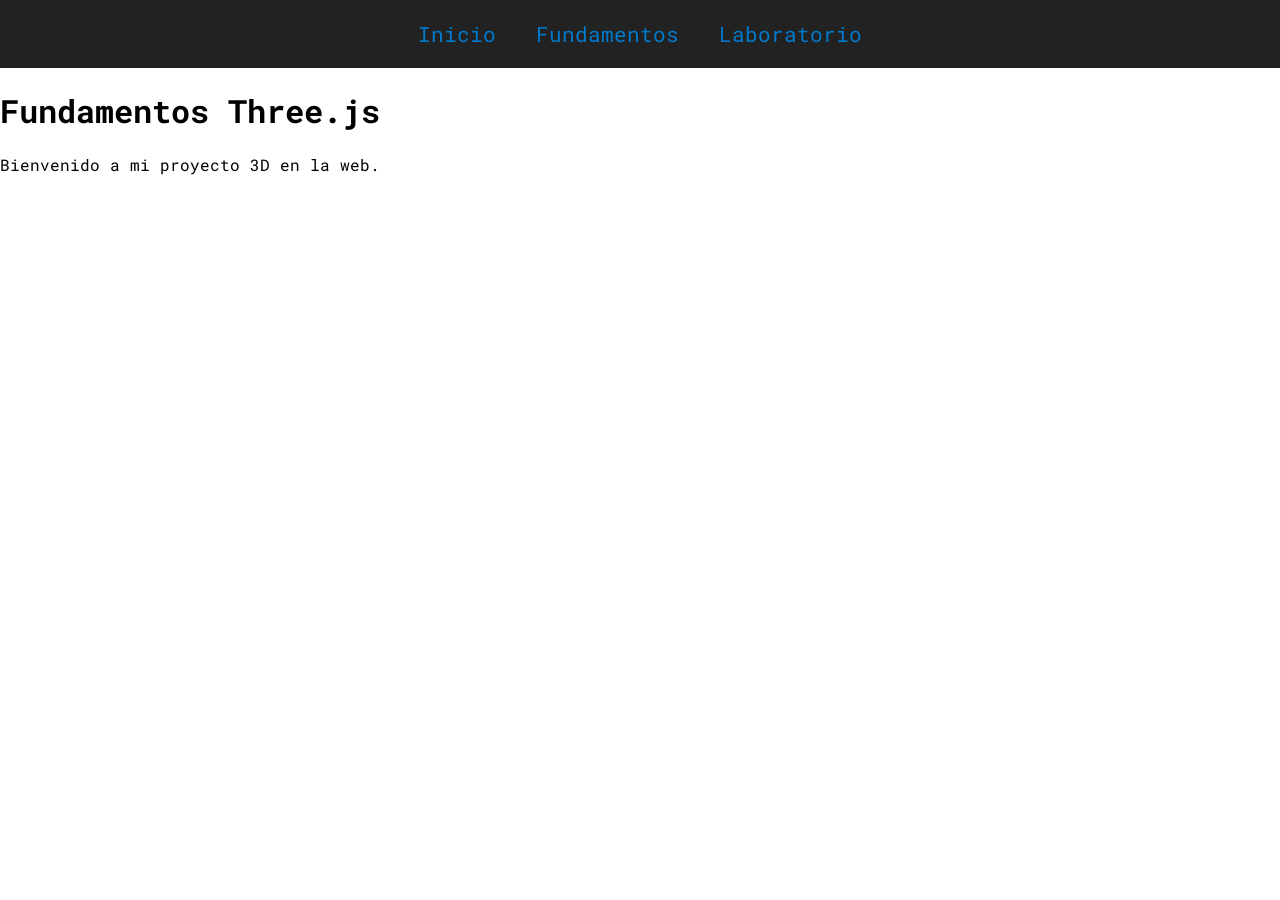
==== fundamentos.html @ e806aaf9 "New Pages" ====
<!DOCTYPE html>
<html lang="es">
<head>
  <meta charset="UTF-8">
  <title>Fundamentos Three.js</title>

  <!-- Fuente Roboto Mono -->
  <link href="https://fonts.googleapis.com/css2?family=Roboto+Mono&display=swap" rel="stylesheet">

  <style>
    body {
      margin: 0;
      font-family: 'Roboto Mono', monospace;
    }

    header {
      background-color: #222;
      padding: 20px 0;
    }

    nav {
      display: flex;
      justify-content: center;
      gap: 40px;
    }

    nav a {
      text-decoration: none;
      color: #007acc; /* Azul estilo Visual Studio */
      font-size: 21px;
      transition: color 0.3s;
    }

    nav a:hover {
      color: #4fc3f7;
    }
  </style>
</head>
<body>

  <header>
    <nav>
      <a href="file:///home/israel-mejia/Introduccion-y-Aplicacion-de-Three.js/index.html">Inicio</a>
      <a href="file:///home/israel-mejia/Introduccion-y-Aplicacion-de-Three.js/fundamentos.html">Fundamentos</a>
      <a href="file:///home/israel-mejia/Introduccion-y-Aplicacion-de-Three.js/lab.html">Laboratorio</a>
    </nav>
  </header>
  
  <h1>Fundamentos Three.js</h1>
  <p>Bienvenido a mi proyecto 3D en la web.</p>

</body>
</html>
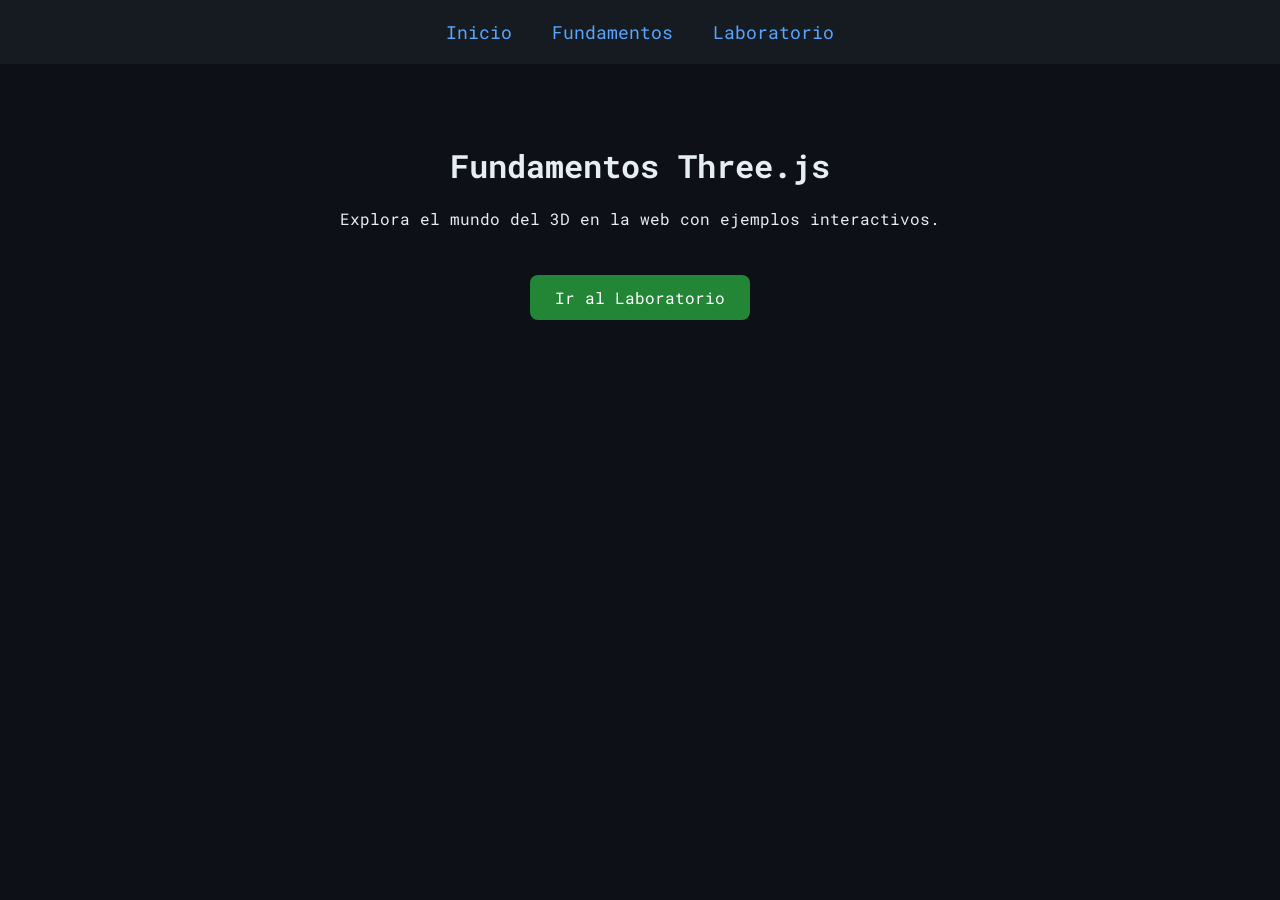
==== commit 51b46394: "New V4" ====
--- a/fundamentos.html
+++ b/fundamentos.html
@@ -4,50 +4,27 @@
   <meta charset="UTF-8">
   <title>Fundamentos Three.js</title>
 
-  <!-- Fuente Roboto Mono -->
+  <!-- Fuente -->
   <link href="https://fonts.googleapis.com/css2?family=Roboto+Mono&display=swap" rel="stylesheet">
 
-  <style>
-    body {
-      margin: 0;
-      font-family: 'Roboto Mono', monospace;
-    }
-
-    header {
-      background-color: #222;
-      padding: 20px 0;
-    }
-
-    nav {
-      display: flex;
-      justify-content: center;
-      gap: 40px;
-    }
-
-    nav a {
-      text-decoration: none;
-      color: #007acc; /* Azul estilo Visual Studio */
-      font-size: 21px;
-      transition: color 0.3s;
-    }
-
-    nav a:hover {
-      color: #4fc3f7;
-    }
-  </style>
+  <link rel="stylesheet" href="style.css">
 </head>
 <body>
 
   <header>
     <nav>
-      <a href="file:///home/israel-mejia/Introduccion-y-Aplicacion-de-Three.js/index.html">Inicio</a>
-      <a href="file:///home/israel-mejia/Introduccion-y-Aplicacion-de-Three.js/fundamentos.html">Fundamentos</a>
-      <a href="file:///home/israel-mejia/Introduccion-y-Aplicacion-de-Three.js/lab.html">Laboratorio</a>
+      <a href="index.html">Inicio</a>
+      <a href="fundamentos.html">Fundamentos</a>
+      <a href="lab.html">Laboratorio</a>
     </nav>
   </header>
-  
-  <h1>Fundamentos Three.js</h1>
-  <p>Bienvenido a mi proyecto 3D en la web.</p>
+
+  <main>
+    <h1>Fundamentos Three.js</h1>
+    <p>Explora el mundo del 3D en la web con ejemplos interactivos.</p>
+
+    <a class="btn" href="lab.html">Ir al Laboratorio</a>
+  </main>
 
 </body>
 </html>
--- a/style.css
+++ b/style.css
@@ -0,0 +1,43 @@
+body {
+  margin: 0;
+  font-family: 'Roboto Mono', monospace;
+  background-color: #0d1117;
+  color: #e6edf3;
+}
+
+header {
+  background-color: #161b22;
+  padding: 20px 0;
+}
+
+nav {
+  display: flex;
+  justify-content: center;
+  gap: 40px;
+}
+
+nav a {
+  text-decoration: none;
+  color: #58a6ff;
+  font-size: 18px;
+  transition: 0.3s;
+}
+
+nav a:hover {
+  color: #79c0ff;
+}
+
+main {
+  text-align: center;
+  margin-top: 80px;
+}
+
+.btn {
+  display: inline-block;
+  margin-top: 30px;
+  padding: 12px 25px;
+  background-color: #238636;
+  color: white;
+  text-decoration: none;
+  border-radius: 8px;
+}
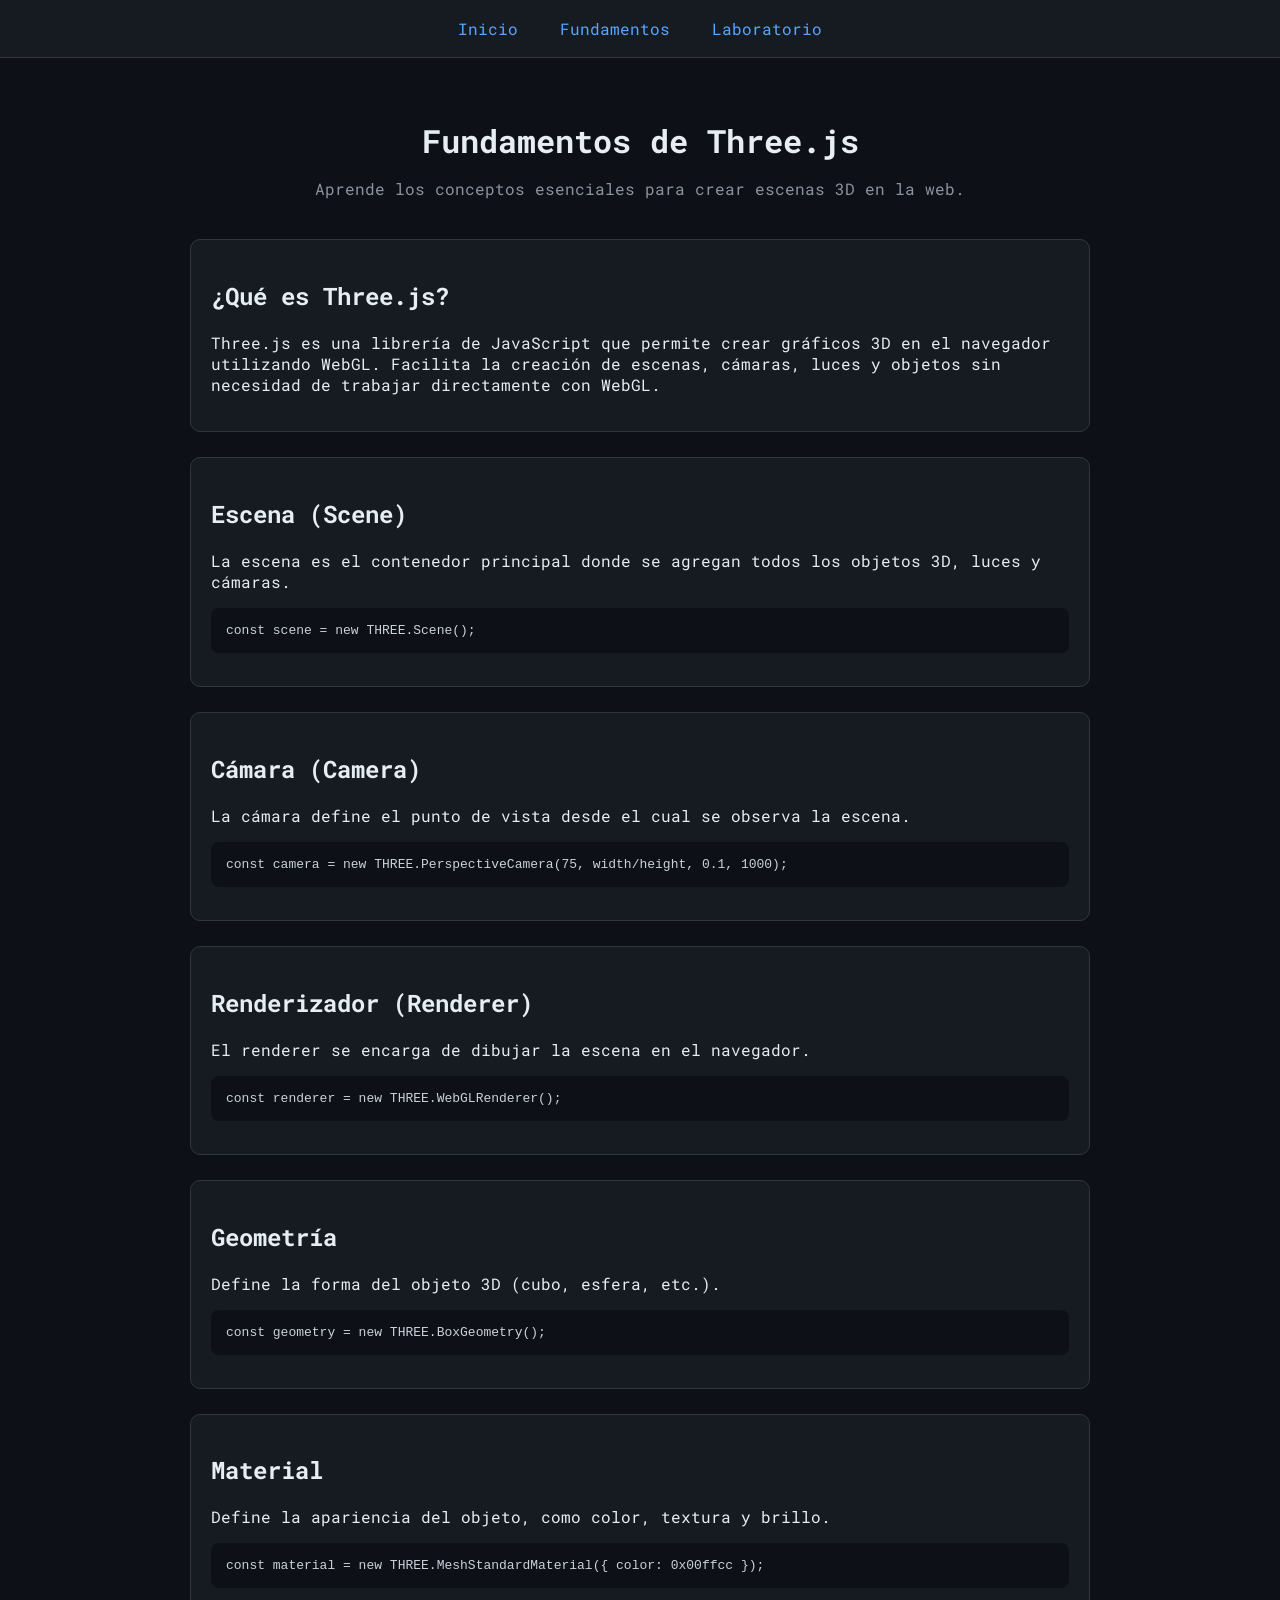
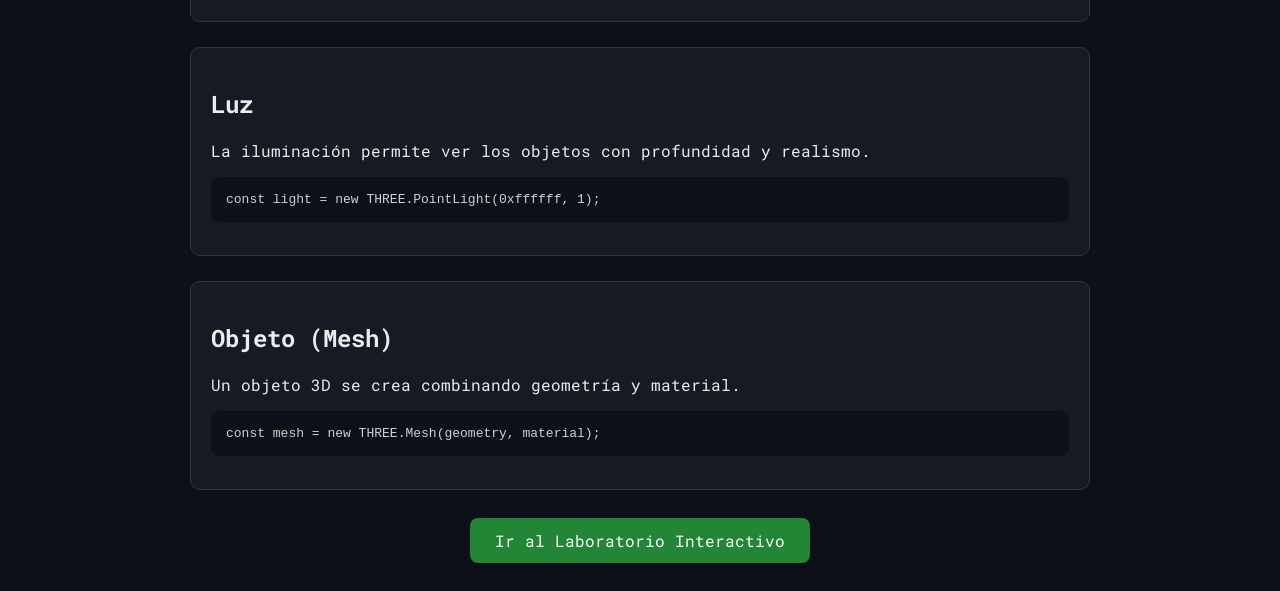
==== commit 7ae07b61: "v52! Fundamentos" ====
--- a/fundamentos.html
+++ b/fundamentos.html
@@ -2,7 +2,7 @@
 <html lang="es">
 <head>
   <meta charset="UTF-8">
-  <title>Fundamentos Three.js</title>
+  <title>Fundamentos - Three.js</title>
 
   <!-- Fuente -->
   <link href="https://fonts.googleapis.com/css2?family=Roboto+Mono&display=swap" rel="stylesheet">
@@ -11,6 +11,7 @@
 </head>
 <body>
 
+  <!-- HEADER -->
   <header>
     <nav>
       <a href="index.html">Inicio</a>
@@ -19,12 +20,89 @@
     </nav>
   </header>
 
-  <main>
-    <h1>Fundamentos Three.js</h1>
-    <p>Explora el mundo del 3D en la web con ejemplos interactivos.</p>
+  <main class="container">
 
-    <a class="btn" href="lab.html">Ir al Laboratorio</a>
+    <h1>Fundamentos de Three.js</h1>
+    <p class="subtitle">Aprende los conceptos esenciales para crear escenas 3D en la web.</p>
+
+    <!-- SECCIÓN: ¿QUÉ ES? -->
+    <section class="card">
+      <h2>¿Qué es Three.js?</h2>
+      <p>
+        Three.js es una librería de JavaScript que permite crear gráficos 3D en el navegador utilizando WebGL.
+        Facilita la creación de escenas, cámaras, luces y objetos sin necesidad de trabajar directamente con WebGL.
+      </p>
+    </section>
+
+    <!-- ESCENA -->
+    <section class="card">
+      <h2>Escena (Scene)</h2>
+      <p>
+        La escena es el contenedor principal donde se agregan todos los objetos 3D, luces y cámaras.
+      </p>
+      <pre><code>const scene = new THREE.Scene();</code></pre>
+    </section>
+
+    <!-- CÁMARA -->
+    <section class="card">
+      <h2>Cámara (Camera)</h2>
+      <p>
+        La cámara define el punto de vista desde el cual se observa la escena.
+      </p>
+      <pre><code>const camera = new THREE.PerspectiveCamera(75, width/height, 0.1, 1000);</code></pre>
+    </section>
+
+    <!-- RENDERER -->
+    <section class="card">
+      <h2>Renderizador (Renderer)</h2>
+      <p>
+        El renderer se encarga de dibujar la escena en el navegador.
+      </p>
+      <pre><code>const renderer = new THREE.WebGLRenderer();</code></pre>
+    </section>
+
+    <!-- GEOMETRÍA -->
+    <section class="card">
+      <h2>Geometría</h2>
+      <p>
+        Define la forma del objeto 3D (cubo, esfera, etc.).
+      </p>
+      <pre><code>const geometry = new THREE.BoxGeometry();</code></pre>
+    </section>
+
+    <!-- MATERIAL -->
+    <section class="card">
+      <h2>Material</h2>
+      <p>
+        Define la apariencia del objeto, como color, textura y brillo.
+      </p>
+      <pre><code>const material = new THREE.MeshStandardMaterial({ color: 0x00ffcc });</code></pre>
+    </section>
+
+    <!-- LUZ -->
+    <section class="card">
+      <h2>Luz</h2>
+      <p>
+        La iluminación permite ver los objetos con profundidad y realismo.
+      </p>
+      <pre><code>const light = new THREE.PointLight(0xffffff, 1);</code></pre>
+    </section>
+
+    <!-- OBJETO -->
+    <section class="card">
+      <h2>Objeto (Mesh)</h2>
+      <p>
+        Un objeto 3D se crea combinando geometría y material.
+      </p>
+      <pre><code>const mesh = new THREE.Mesh(geometry, material);</code></pre>
+    </section>
+
+    <!-- BOTÓN -->
+    <div class="center">
+      <a href="lab.html" class="btn">Ir al Laboratorio Interactivo</a>
+    </div>
+
   </main>
 
 </body>
-</html>
+</html>
--- a/style.css
+++ b/style.css
@@ -1,43 +1,384 @@
 body {
   margin: 0;
   font-family: 'Roboto Mono', monospace;
-  background-color: #0d1117;
+  background: #0d1117;
   color: #e6edf3;
 }
 
 header {
-  background-color: #161b22;
-  padding: 20px 0;
+  background: #161b22;
+  padding: 18px 0;
+  border-bottom: 1px solid #30363d;
 }
 
 nav {
   display: flex;
   justify-content: center;
-  gap: 40px;
+  gap: 42px;
+  flex-wrap: wrap;
 }
 
 nav a {
+  color: #58a6ff;
   text-decoration: none;
-  color: #58a6ff;
-  font-size: 18px;
-  transition: 0.3s;
+  font-size: 16px;
+  transition: 0.2s ease;
 }
 
 nav a:hover {
   color: #79c0ff;
 }
 
-main {
+.lab-grid {
+  display: grid;
+  grid-template-columns: 1.05fr 0.85fr 1.1fr;
+  gap: 16px;
+  padding: 16px;
+  align-items: stretch;
+}
+
+.panel {
+  background: #0d1117;
+  border: 1px solid #30363d;
+  border-radius: 12px;
+  padding: 16px;
+  box-sizing: border-box;
+}
+
+.panel h2 {
+  margin: 0 0 14px;
+  font-size: 22px;
+}
+
+.code-panel {
+  display: flex;
+  flex-direction: column;
+  min-height: 560px;
+}
+
+.editor {
+  width: 100%;
+  flex: 1;
+  min-height: 430px;
+  background: #0d1117;
+  color: #c9d1d9;
+  border: 1px solid #30363d;
+  border-radius: 10px;
+  padding: 16px;
+  box-sizing: border-box;
+  resize: vertical;
+  font-family: inherit;
+  font-size: 14px;
+  line-height: 1.6;
+  outline: none;
+  white-space: pre;
+}
+
+.editor:read-only {
+  opacity: 0.95;
+}
+
+.editor-actions {
+  display: flex;
+  gap: 10px;
+  margin-top: 12px;
+  flex-wrap: wrap;
+}
+
+button {
+  background: #238636;
+  color: #fff;
+  border: 0;
+  border-radius: 8px;
+  padding: 10px 14px;
+  font-family: inherit;
+  cursor: pointer;
+  transition: 0.2s ease;
+}
+
+button:hover {
+  background: #2ea043;
+}
+
+button:disabled {
+  opacity: 0.55;
+  cursor: not-allowed;
+}
+
+.help-panel {
+  display: flex;
+  flex-direction: column;
+  min-height: 560px;
+  gap: 10px;
+}
+
+.progress {
+  margin: 0;
+  color: #79c0ff;
+  font-weight: 700;
+}
+
+.instruction {
+  margin: 0;
+  color: #e6edf3;
+  font-weight: 700;
+  line-height: 1.5;
+}
+
+.explanation {
+  margin: 0;
+  line-height: 1.55;
+}
+
+.hint {
+  margin: 0;
+  color: #58a6ff;
+  line-height: 1.5;
+}
+
+.example {
+  margin: 0;
+  padding: 12px;
+  background: #0b0f14;
+  border: 1px solid #30363d;
+  border-radius: 10px;
+  white-space: pre-wrap;
+  line-height: 1.6;
+  color: #c9d1d9;
+  min-height: 140px;
+}
+
+.scene-panel {
+  min-height: 560px;
+}
+
+#scene-container {
+  width: 100%;
+  height: 500px;
+  background: #000;
+  border-radius: 10px;
+  overflow: hidden;
+  border: 1px solid #30363d;
+}
+
+.exercise-panel {
+  margin: 0 16px 16px;
+  padding: 16px;
+  border: 1px solid #30363d;
+  border-radius: 12px;
+  background: #0d1117;
   text-align: center;
-  margin-top: 80px;
+}
+
+.exercise-panel h3 {
+  margin-top: 0;
+  margin-bottom: 16px;
+}
+
+.exercise-code {
+  display: block;
+  text-align: left;
+  white-space: pre-wrap;
+  color: #e6edf3;
+  padding: 12px;
+  margin-bottom: 14px;
+  background: #0b0f14;
+  border: 1px solid #30363d;
+  border-radius: 10px;
+  min-height: 28px;
+}
+
+.exercise-row {
+  display: flex;
+  justify-content: center;
+  gap: 10px;
+  flex-wrap: wrap;
+}
+
+input[type="text"] {
+  min-width: 220px;
+  padding: 9px 12px;
+  border-radius: 8px;
+  border: 1px solid #30363d;
+  background: #161b22;
+  color: #e6edf3;
+  font-family: inherit;
+}
+
+.feedback {
+  margin-top: 14px;
+  min-height: 24px;
+  font-weight: 700;
+}
+
+@media (max-width: 1100px) {
+  .lab-grid {
+    grid-template-columns: 1fr;
+  }
+
+  .scene-panel,
+  .help-panel,
+  .code-panel {
+    min-height: auto;
+  }
+
+  #scene-container {
+    height: 420px;
+  }
+}
+
+
+.editor-wrapper {
+  position: relative;
+  width: 100%;
+  flex: 1;
+}
+
+.editor-overlay {
+  position: absolute;
+  top: 0;
+  left: 0;
+  right: 0;
+  bottom: 0;
+  pointer-events: none;
+  margin: 0;
+  padding: 16px;
+  white-space: pre;
+  font-family: inherit;
+  font-size: 14px;
+  line-height: 1.6;
+  color: transparent;
+}
+
+.error-line {
+  background: rgba(255, 0, 0, 0.2);
+  display: block;
+  width: 100%;
+}
+
+
+
+
+.controls-panel {
+  margin: 16px;
+  padding: 16px;
+  border: 1px solid #30363d;
+  border-radius: 12px;
+  background: #0d1117;
+}
+
+.controls-panel label {
+  display: block;
+  margin-bottom: 12px;
+  font-size: 14px;
+}
+
+
+.scene-panel {
+  position: relative;
+}
+
+.controls-panel {
+    position: absolute;
+    top: 55px;
+    width: 260px;
+    padding: 12px;
+    border-radius: 10px;
+    background: rgba(13, 17, 23, 0.85);
+    backdrop-filter: blur(6px);
+    border: 1px solid #30363d;
+    z-index: 10;
+}
+
+
+
+
+#codeDisplay {
+  background-color: #0d1117;
+  color: #c9d1d9;
+  padding: 20px;
+  border-radius: 10px;
+  font-size: 14px;
+  overflow-x: auto;
+  min-height: 200px;
+  white-space: pre-wrap;
+}
+
+.code-panel h2 {
+  color: #58a6ff;
+}
+
+
+#explanation {
+  margin-top: 15px;
+  padding: 15px;
+  background-color: #161b22;
+  border-left: 4px solid #58a6ff;
+  border-radius: 6px;
+  font-size: 14px;
+}
+
+
+#feedback {
+  font-weight: bold;
+  margin-top: 10px;
+}
+
+
+
+
+
+
+
+/* CONTENEDOR GENERAL */
+.container {
+  max-width: 900px;
+  margin: auto;
+  padding: 40px 20px;
+}
+
+/* TÍTULOS */
+h1 {
+  text-align: center;
+  margin-bottom: 10px;
+}
+
+.subtitle {
+  text-align: center;
+  color: #8b949e;
+  margin-bottom: 40px;
+}
+
+/* TARJETAS */
+.card {
+  background-color: #161b22;
+  padding: 20px;
+  margin-bottom: 25px;
+  border-radius: 10px;
+  border: 1px solid #30363d;
+}
+
+/* CÓDIGO */
+pre {
+  background-color: #0d1117;
+  padding: 15px;
+  border-radius: 8px;
+  overflow-x: auto;
+  color: #c9d1d9;
+}
+
+/* BOTÓN */
+.center {
+  text-align: center;
+  margin-top: 40px;
 }
 
 .btn {
-  display: inline-block;
-  margin-top: 30px;
   padding: 12px 25px;
   background-color: #238636;
   color: white;
   text-decoration: none;
   border-radius: 8px;
 }
+
+
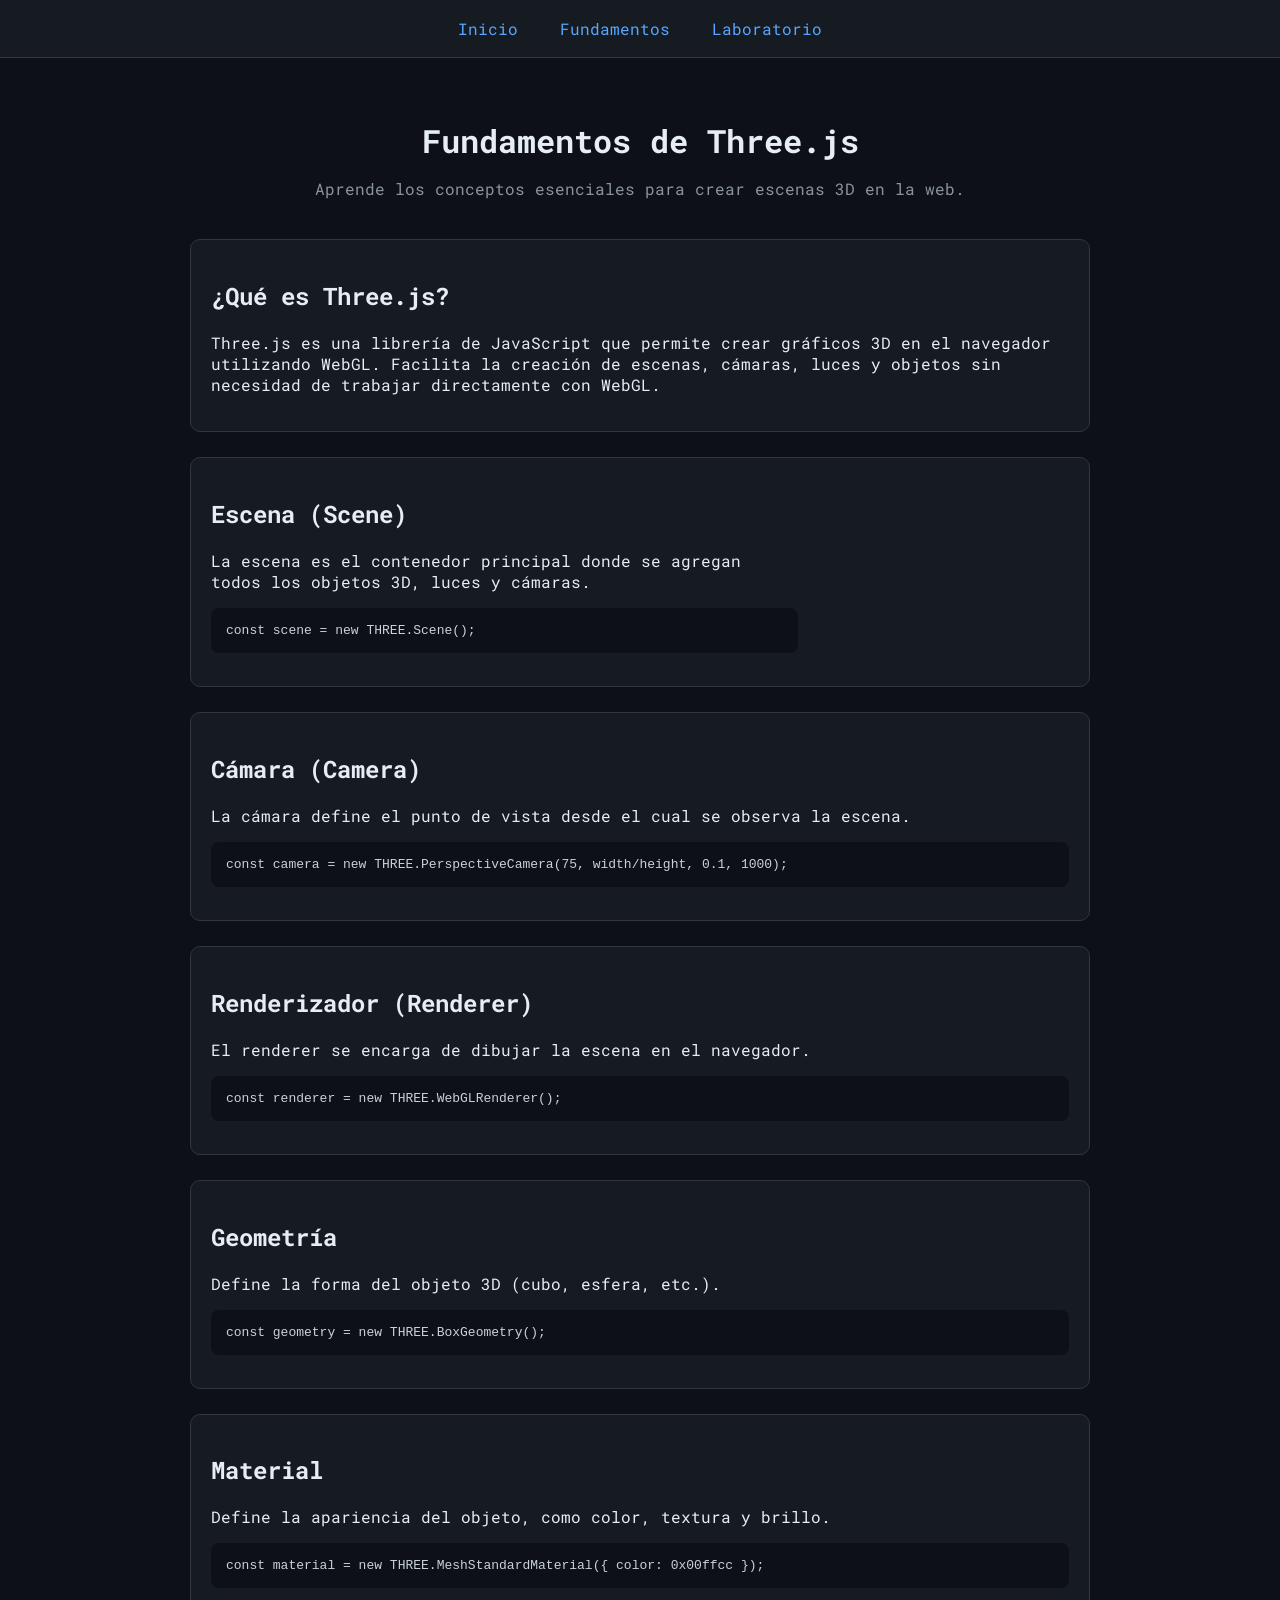
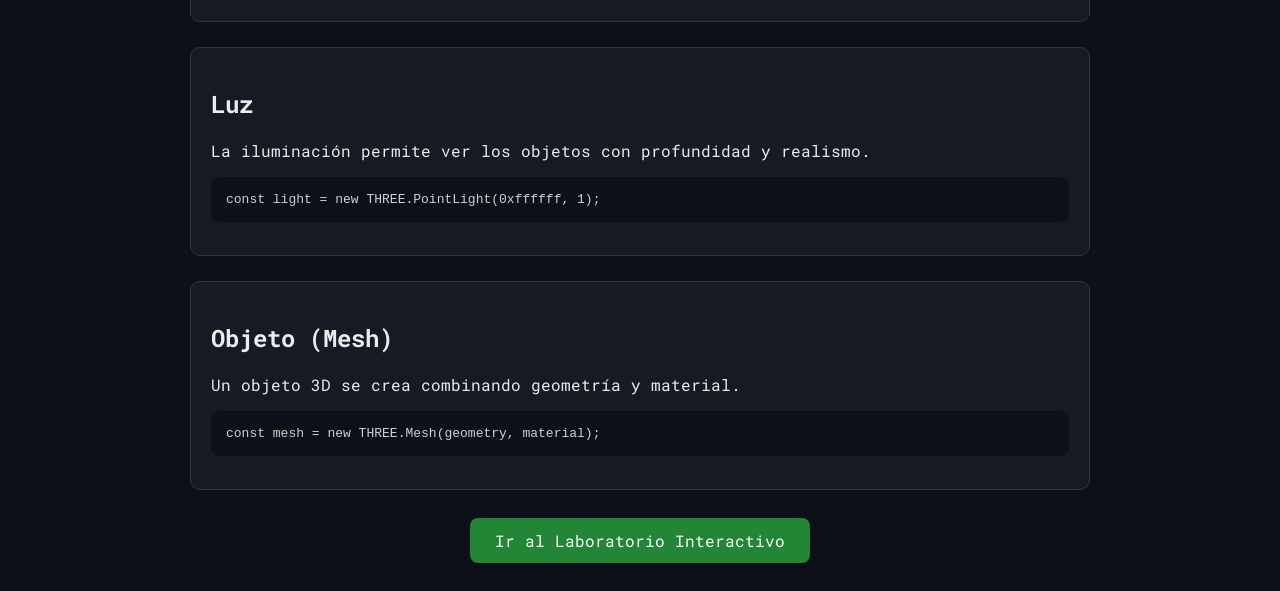
==== commit b2c8d247: "v53" ====
--- a/fundamentos.html
+++ b/fundamentos.html
@@ -35,12 +35,22 @@
     </section>
 
     <!-- ESCENA -->
-    <section class="card">
-      <h2>Escena (Scene)</h2>
-      <p>
-        La escena es el contenedor principal donde se agregan todos los objetos 3D, luces y cámaras.
-      </p>
-      <pre><code>const scene = new THREE.Scene();</code></pre>
+    <section class="card row">
+      
+      <!-- TEXTO -->
+      <div class="card-text">
+        <h2>Escena (Scene)</h2>
+        <p>
+          La escena es el contenedor principal donde se agregan todos los objetos 3D, luces y cámaras.
+        </p>
+        <pre><code>const scene = new THREE.Scene();</code></pre>
+      </div>
+
+      <!-- VISUAL -->
+      <div class="card-media">
+        <video src="media/scene-demo.mp4" autoplay loop muted></video>
+      </div>
+
     </section>
 
     <!-- CÁMARA -->
--- a/style.css
+++ b/style.css
@@ -382,3 +382,30 @@
 }
 
 
+
+
+
+
+
+
+
+.row {
+    display: flex;
+    align-items: center;
+    justify-content: space-between;
+    gap: 20px;
+}
+
+.card-text {
+    width: 70%;
+}
+
+.card-media {
+    width: 30%;
+}
+
+.card-media video,
+.card-media img {
+    width: 100%;
+    border-radius: 8px;
+}
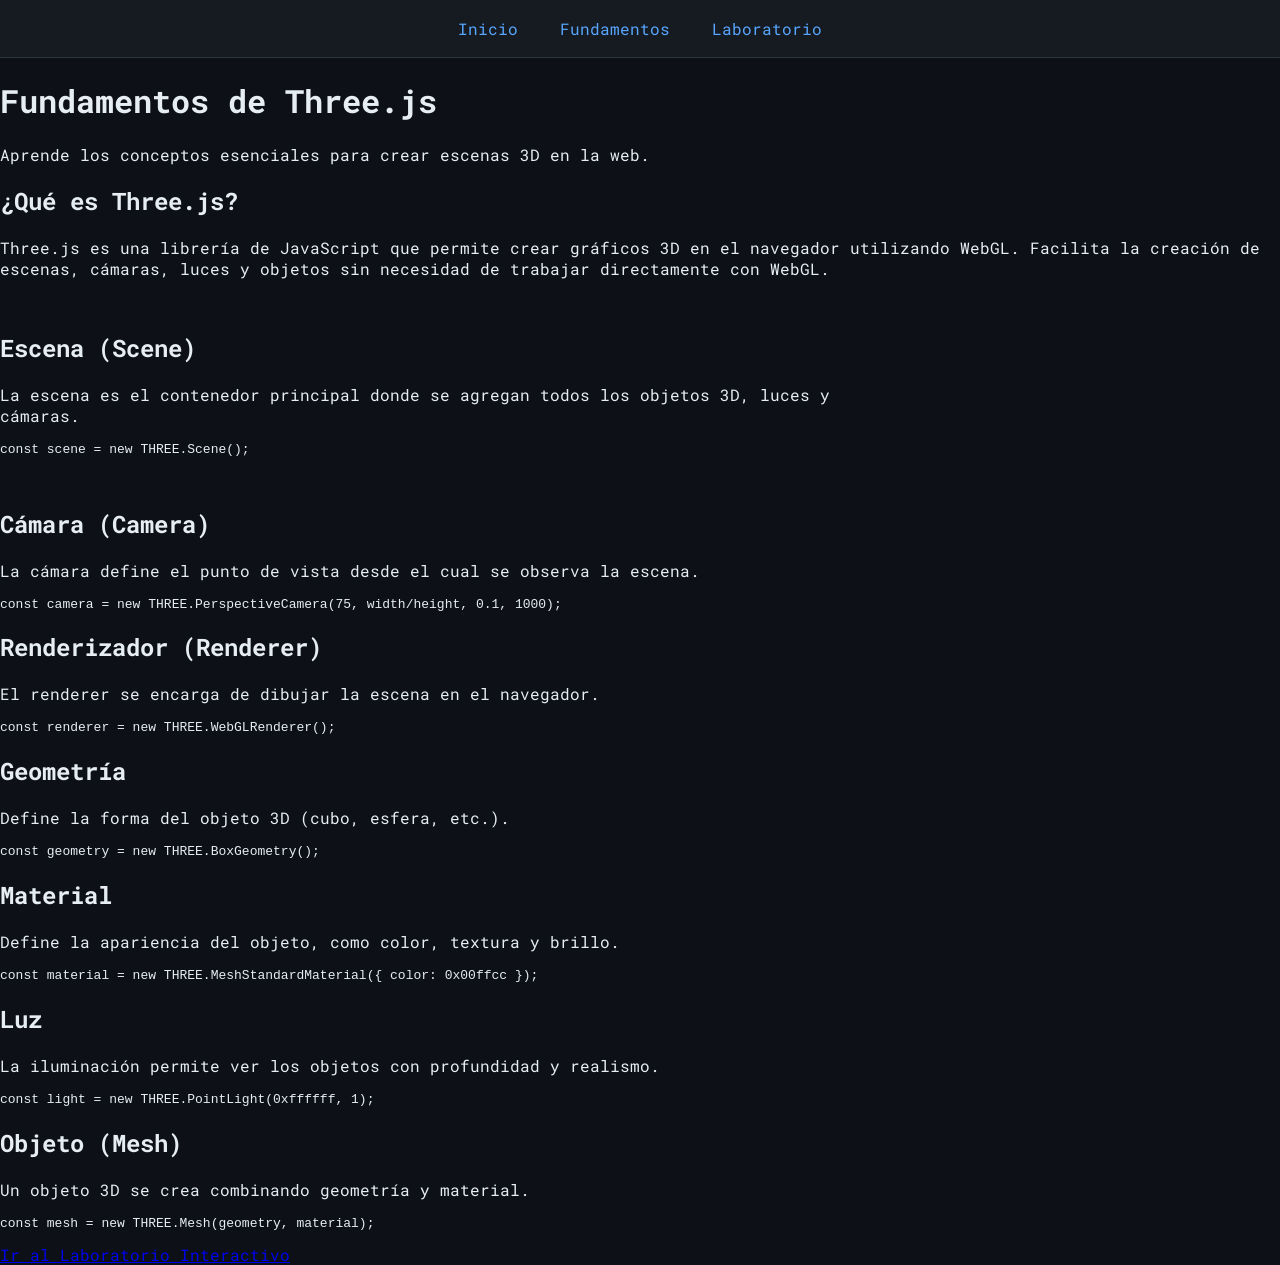
==== commit 4dcb693e: "v55" ====
--- a/fundamentos.html
+++ b/fundamentos.html
@@ -8,6 +8,16 @@
   <link href="https://fonts.googleapis.com/css2?family=Roboto+Mono&display=swap" rel="stylesheet">
 
   <link rel="stylesheet" href="style.css">
+
+  <style>
+    .row {
+      display: flex;
+      align-items: center;
+      justify-content: space-between;
+      gap: 20px;
+    }
+  </style>
+
 </head>
 <body>
 
--- a/style.css
+++ b/style.css
@@ -292,23 +292,6 @@
 
 
 
-
-#codeDisplay {
-  background-color: #0d1117;
-  color: #c9d1d9;
-  padding: 20px;
-  border-radius: 10px;
-  font-size: 14px;
-  overflow-x: auto;
-  min-height: 200px;
-  white-space: pre-wrap;
-}
-
-.code-panel h2 {
-  color: #58a6ff;
-}
-
-
 #explanation {
   margin-top: 15px;
   padding: 15px;
@@ -328,74 +311,6 @@
 
 
 
-
-
-/* CONTENEDOR GENERAL */
-.container {
-  max-width: 900px;
-  margin: auto;
-  padding: 40px 20px;
-}
-
-/* TÍTULOS */
-h1 {
-  text-align: center;
-  margin-bottom: 10px;
-}
-
-.subtitle {
-  text-align: center;
-  color: #8b949e;
-  margin-bottom: 40px;
-}
-
-/* TARJETAS */
-.card {
-  background-color: #161b22;
-  padding: 20px;
-  margin-bottom: 25px;
-  border-radius: 10px;
-  border: 1px solid #30363d;
-}
-
-/* CÓDIGO */
-pre {
-  background-color: #0d1117;
-  padding: 15px;
-  border-radius: 8px;
-  overflow-x: auto;
-  color: #c9d1d9;
-}
-
-/* BOTÓN */
-.center {
-  text-align: center;
-  margin-top: 40px;
-}
-
-.btn {
-  padding: 12px 25px;
-  background-color: #238636;
-  color: white;
-  text-decoration: none;
-  border-radius: 8px;
-}
-
-
-
-
-
-
-
-
-
-.row {
-    display: flex;
-    align-items: center;
-    justify-content: space-between;
-    gap: 20px;
-}
-
 .card-text {
     width: 70%;
 }
@@ -408,4 +323,4 @@
 .card-media img {
     width: 100%;
     border-radius: 8px;
-}+}
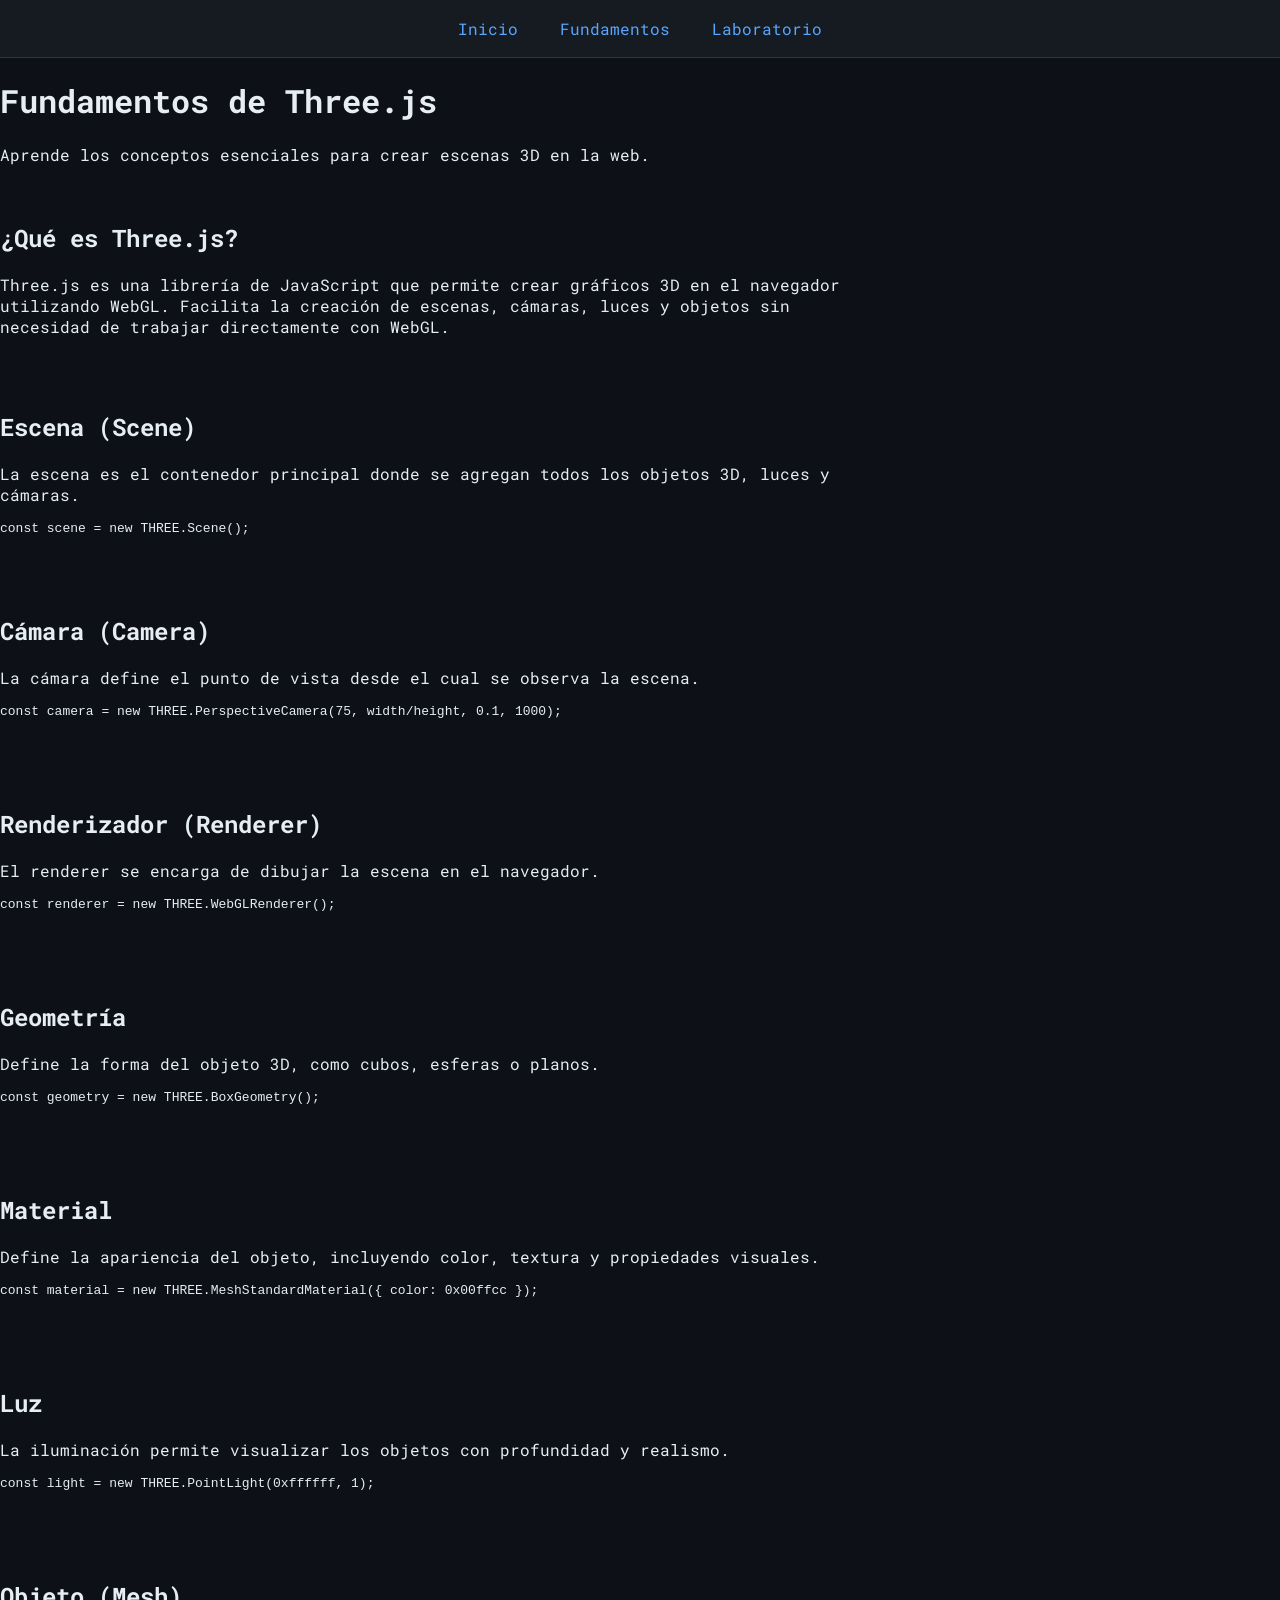
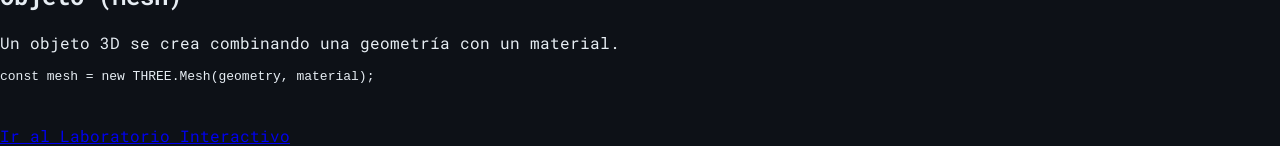
==== commit ec729eb5: "v56.2" ====
--- a/fundamentos.html
+++ b/fundamentos.html
@@ -11,13 +11,40 @@
 
   <style>
     .row {
-      display: flex;
-      align-items: center;
-      justify-content: space-between;
-      gap: 20px;
+        display: flex;
+        align-items: center;
+        justify-content: space-between;
+        gap: 20px;
+    }
+
+    .card-text {
+        width: 70%;
+    }
+
+    .card-media {
+        width: 30%;
+    }
+
+    .card-media video,
+    .card-media img {
+        width: 100%;
+        border-radius: 10px;
+        object-fit: cover;
+    }
+
+    /* Responsive (MUY IMPORTANTE) */
+    @media (max-width: 768px) {
+        .row {
+            flex-direction: column;
+        }
+
+        .card-text,
+        .card-media {
+            width: 100%;
+        }
     }
   </style>
-
+  
 </head>
 <body>
 
@@ -33,21 +60,27 @@
   <main class="container">
 
     <h1>Fundamentos de Three.js</h1>
-    <p class="subtitle">Aprende los conceptos esenciales para crear escenas 3D en la web.</p>
+    <p class="subtitle">
+      Aprende los conceptos esenciales para crear escenas 3D en la web.
+    </p>
 
-    <!-- SECCIÓN: ¿QUÉ ES? -->
-    <section class="card">
-      <h2>¿Qué es Three.js?</h2>
-      <p>
-        Three.js es una librería de JavaScript que permite crear gráficos 3D en el navegador utilizando WebGL.
-        Facilita la creación de escenas, cámaras, luces y objetos sin necesidad de trabajar directamente con WebGL.
-      </p>
+    <!-- ¿QUÉ ES? -->
+    <section class="card row">
+      <div class="card-text">
+        <h2>¿Qué es Three.js?</h2>
+        <p>
+          Three.js es una librería de JavaScript que permite crear gráficos 3D en el navegador utilizando WebGL.
+          Facilita la creación de escenas, cámaras, luces y objetos sin necesidad de trabajar directamente con WebGL.
+        </p>
+      </div>
+
+      <div class="card-media">
+        <video src="media/intro.mp4" autoplay loop muted></video>
+      </div>
     </section>
 
-    <!-- ESCENA -->
+    <!-- SCENE -->
     <section class="card row">
-      
-      <!-- TEXTO -->
       <div class="card-text">
         <h2>Escena (Scene)</h2>
         <p>
@@ -56,65 +89,99 @@
         <pre><code>const scene = new THREE.Scene();</code></pre>
       </div>
 
-      <!-- VISUAL -->
       <div class="card-media">
-        <video src="media/scene-demo.mp4" autoplay loop muted></video>
+        <video src="media/scene.mp4" autoplay loop muted></video>
+      </div>
+    </section>
+
+    <!-- CAMERA -->
+    <section class="card row">
+      <div class="card-text">
+        <h2>Cámara (Camera)</h2>
+        <p>
+          La cámara define el punto de vista desde el cual se observa la escena.
+        </p>
+        <pre><code>const camera = new THREE.PerspectiveCamera(75, width/height, 0.1, 1000);</code></pre>
       </div>
 
-    </section>
-
-    <!-- CÁMARA -->
-    <section class="card">
-      <h2>Cámara (Camera)</h2>
-      <p>
-        La cámara define el punto de vista desde el cual se observa la escena.
-      </p>
-      <pre><code>const camera = new THREE.PerspectiveCamera(75, width/height, 0.1, 1000);</code></pre>
+      <div class="card-media">
+        <video src="media/camera.mp4" autoplay loop muted></video>
+      </div>
     </section>
 
     <!-- RENDERER -->
-    <section class="card">
-      <h2>Renderizador (Renderer)</h2>
-      <p>
-        El renderer se encarga de dibujar la escena en el navegador.
-      </p>
-      <pre><code>const renderer = new THREE.WebGLRenderer();</code></pre>
+    <section class="card row">
+      <div class="card-text">
+        <h2>Renderizador (Renderer)</h2>
+        <p>
+          El renderer se encarga de dibujar la escena en el navegador.
+        </p>
+        <pre><code>const renderer = new THREE.WebGLRenderer();</code></pre>
+      </div>
+
+      <div class="card-media">
+        <video src="media/renderer.mp4" autoplay loop muted></video>
+      </div>
     </section>
 
-    <!-- GEOMETRÍA -->
-    <section class="card">
-      <h2>Geometría</h2>
-      <p>
-        Define la forma del objeto 3D (cubo, esfera, etc.).
-      </p>
-      <pre><code>const geometry = new THREE.BoxGeometry();</code></pre>
+    <!-- GEOMETRY -->
+    <section class="card row">
+      <div class="card-text">
+        <h2>Geometría</h2>
+        <p>
+          Define la forma del objeto 3D, como cubos, esferas o planos.
+        </p>
+        <pre><code>const geometry = new THREE.BoxGeometry();</code></pre>
+      </div>
+
+      <div class="card-media">
+        <video src="media/geometry.mp4" autoplay loop muted></video>
+      </div>
     </section>
 
     <!-- MATERIAL -->
-    <section class="card">
-      <h2>Material</h2>
-      <p>
-        Define la apariencia del objeto, como color, textura y brillo.
-      </p>
-      <pre><code>const material = new THREE.MeshStandardMaterial({ color: 0x00ffcc });</code></pre>
+    <section class="card row">
+      <div class="card-text">
+        <h2>Material</h2>
+        <p>
+          Define la apariencia del objeto, incluyendo color, textura y propiedades visuales.
+        </p>
+        <pre><code>const material = new THREE.MeshStandardMaterial({ color: 0x00ffcc });</code></pre>
+      </div>
+
+      <div class="card-media">
+        <video src="media/material.mp4" autoplay loop muted></video>
+      </div>
     </section>
 
-    <!-- LUZ -->
-    <section class="card">
-      <h2>Luz</h2>
-      <p>
-        La iluminación permite ver los objetos con profundidad y realismo.
-      </p>
-      <pre><code>const light = new THREE.PointLight(0xffffff, 1);</code></pre>
+    <!-- LIGHT -->
+    <section class="card row">
+      <div class="card-text">
+        <h2>Luz</h2>
+        <p>
+          La iluminación permite visualizar los objetos con profundidad y realismo.
+        </p>
+        <pre><code>const light = new THREE.PointLight(0xffffff, 1);</code></pre>
+      </div>
+
+      <div class="card-media">
+        <video src="media/light.mp4" autoplay loop muted></video>
+      </div>
     </section>
 
-    <!-- OBJETO -->
-    <section class="card">
-      <h2>Objeto (Mesh)</h2>
-      <p>
-        Un objeto 3D se crea combinando geometría y material.
-      </p>
-      <pre><code>const mesh = new THREE.Mesh(geometry, material);</code></pre>
+    <!-- MESH -->
+    <section class="card row">
+      <div class="card-text">
+        <h2>Objeto (Mesh)</h2>
+        <p>
+          Un objeto 3D se crea combinando una geometría con un material.
+        </p>
+        <pre><code>const mesh = new THREE.Mesh(geometry, material);</code></pre>
+      </div>
+
+      <div class="card-media">
+        <video src="media/mesh.mp4" autoplay loop muted></video>
+      </div>
     </section>
 
     <!-- BOTÓN -->
--- a/style.css
+++ b/style.css
@@ -311,16 +311,4 @@
 
 
 
-.card-text {
-    width: 70%;
-}
-
-.card-media {
-    width: 30%;
-}
-
-.card-media video,
-.card-media img {
-    width: 100%;
-    border-radius: 8px;
-}
+
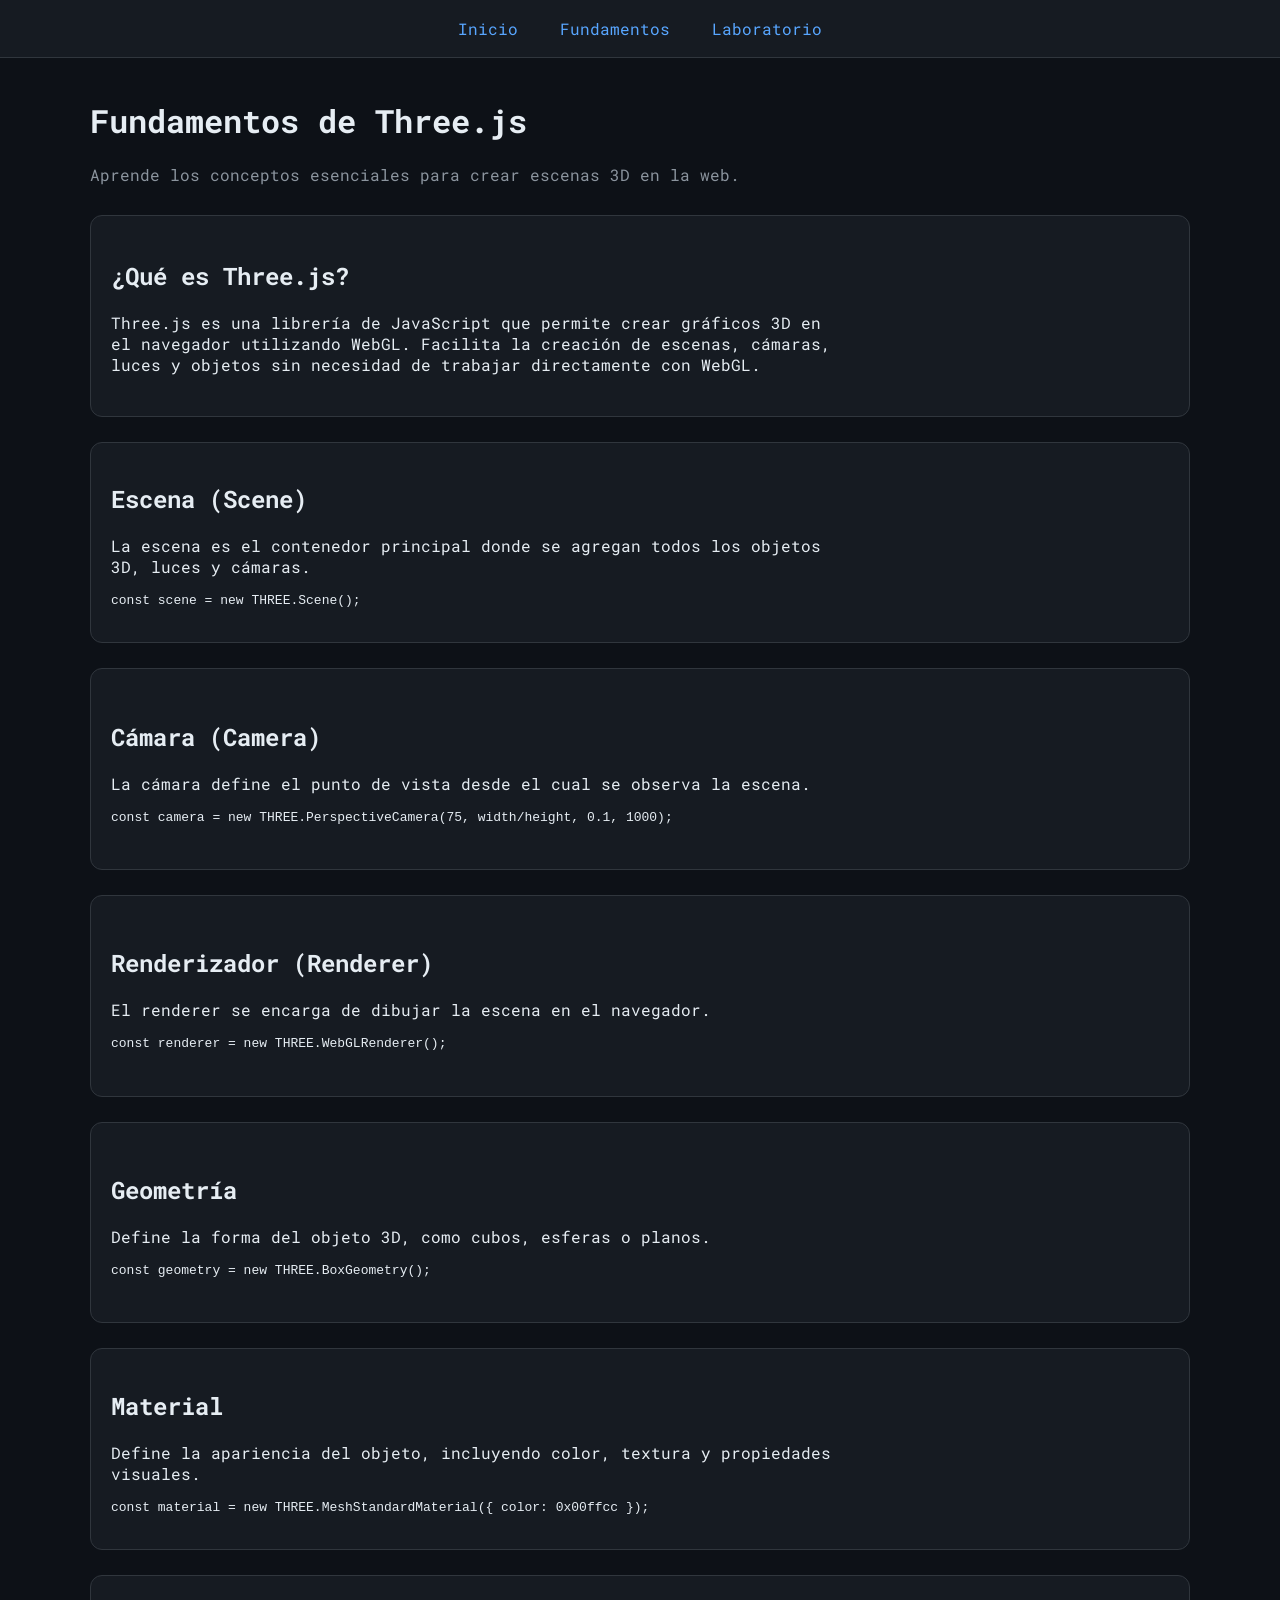
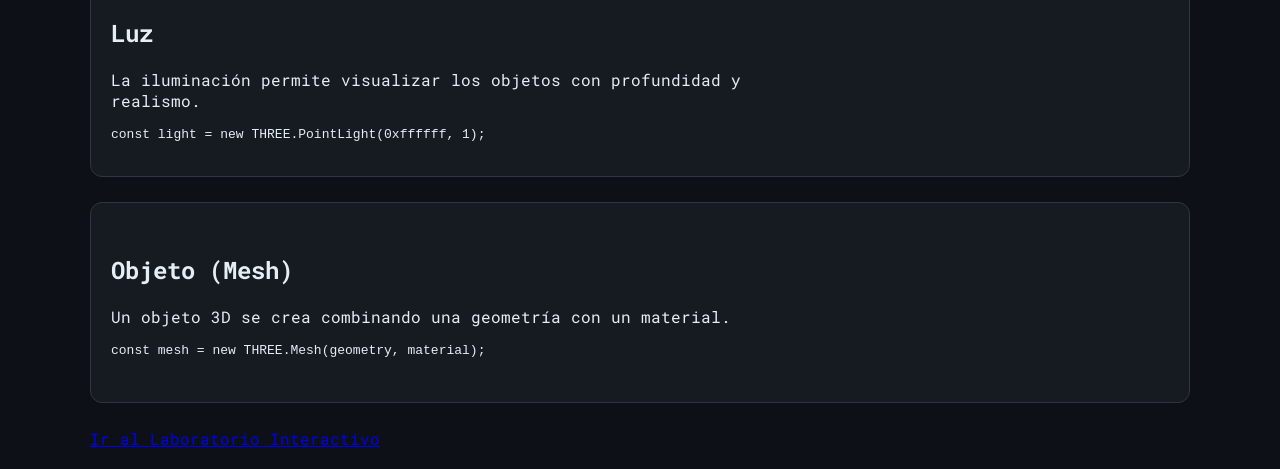
==== commit aaac6dd9: "v57!" ====
--- a/fundamentos.html
+++ b/fundamentos.html
@@ -44,9 +44,9 @@
         }
     }
   </style>
-  
+
 </head>
-<body>
+<body class="fundamentos-page">
 
   <!-- HEADER -->
   <header>
--- a/style.css
+++ b/style.css
@@ -310,5 +310,54 @@
 
 
 
-
-
+.fundamentos-page .container {
+    max-width: 1100px;
+    margin: auto;
+    padding: 20px;
+}
+
+.fundamentos-page .subtitle {
+    color: #8b949e;
+    margin-bottom: 30px;
+}
+
+.fundamentos-page .card {
+    background: #161b22;
+    border: 1px solid #30363d;
+    border-radius: 12px;
+    padding: 20px;
+    margin-bottom: 25px;
+}
+
+/* ROW LAYOUT */
+.fundamentos-page .row {
+    display: flex;
+    align-items: center;
+    gap: 20px;
+}
+
+.fundamentos-page .card-text {
+    width: 70%;
+}
+
+.fundamentos-page .card-media {
+    width: 30%;
+}
+
+.fundamentos-page video {
+    width: 100%;
+    border-radius: 10px;
+}
+
+/* RESPONSIVE */
+.fundamentos-page @media (max-width: 768px) {
+    .row {
+        flex-direction: column;
+    }
+
+    .card-text,
+    .card-media {
+        width: 100%;
+    }
+}
+
